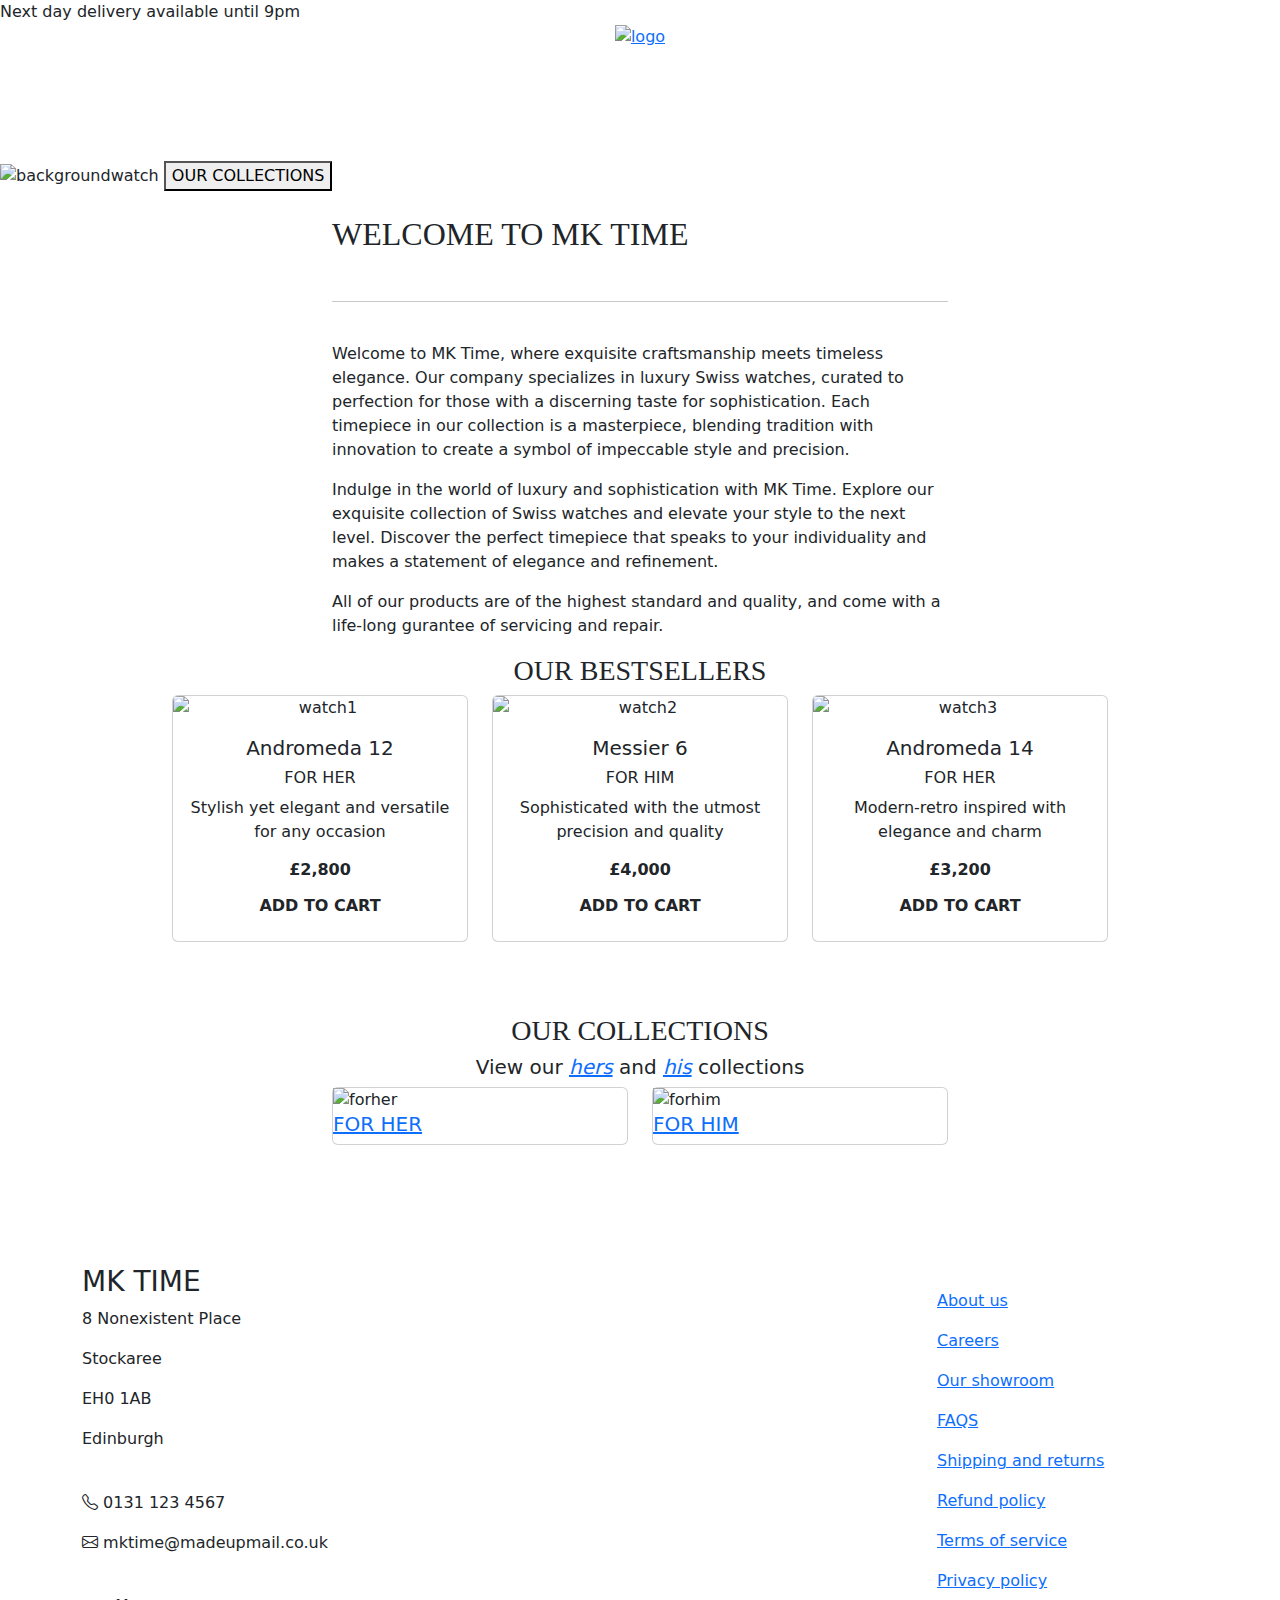
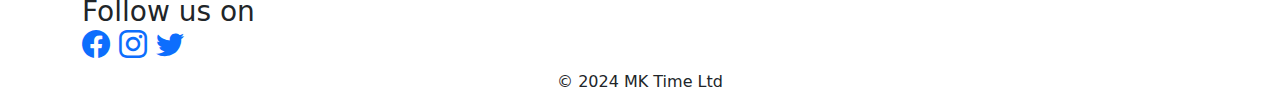
==== index.html @ 791a9870 "Update index.html" ====
<!DOCTYPE html>
<html lang="en">

<head>
  <meta charset="utf-8">
  <meta name="viewport" content="width=device-width, initial-scale=1">
  <title>MK Time | Luxury and designer Swiss watches</title>
  <link rel="icon" type="image/png" href="images/logothumbnail.png">
  <link href="https://cdn.jsdelivr.net/npm/bootstrap@5.3.3/dist/css/bootstrap.min.css" rel="stylesheet"
    integrity="sha384-QWTKZyjpPEjISv5WaRU9OFeRpok6YctnYmDr5pNlyT2bRjXh0JMhjY6hW+ALEwIH" crossorigin="anonymous">
  <link rel="stylesheet" href="https://cdn.jsdelivr.net/npm/bootstrap-icons@1.5.0/font/bootstrap-icons.css">
  <link rel="stylesheet" href="styles.css" />
  <link rel="preconnect" href="https://fonts.googleapis.com">
  <link rel="preconnect" href="https://fonts.gstatic.com" crossorigin>
  <link
    href="https://fonts.googleapis.com/css2?family=Raleway:ital,wght@0,100..900;1,100..900&family=Tajawal:wght@200;300;400;500;700;800;900&display=swap"
    rel="stylesheet">
  <link 
	href="https://fonts.googleapis.com/css2?family=Libre+Baskerville:ital,wght@0,400;0,700;1,400&display=swap" 
	rel="stylesheet">
  <script src="https://code.jquery.com/jquery-3.3.1.min.js"></script>
  <script src="scripts/app.js"></script>
  <script src="scripts/common.js"></script>
</head>
<!--From here to be replicated for all pages until... -->

<body onload="document.body.style.opacity='1'">
  <div id="promo">
    <div>Next day delivery available until 9pm</div>
    <div style="display:none;">Free shipping on orders over £1,500</div>
    <div style="display:none;">Pay nothing today with interest free finance</div>
    <div style="display:none;">Free gift with selected watches</div>
  </div>

  <header class="container-fluid">
    <div class="header">

      <center><a href="index.html"><img id="logo" src="images/logo.png" class="img-fluid" alt="logo"></a></center>



      <nav class="navbar sticky-top navbar-expand-lg navbar-dark" id="navsearchcart">
        <div class="container-fluid justify-content-end">
          <div class="collapse navbar-collapse flex-grow-0" id="collapsibleNavbar">
            <ul class="navbar-nav">
              <li class="nav-item dropdown dropstart">
                <a class="nav-link" href="#" role="button" data-bs-toggle="dropdown"><i class="bi-search"></i></a>
                <ul class="dropdown-menu" id="searchbar">
                  <form class="d-flex" role="search" id="searchbox">
                    <input class="form-control me-2" type="search" placeholder="Search" id="searchinput">
                  </form>
                </ul>
              </li>
              <li class="nav-item">
                <a class="nav-link" href="#"><i class="bi-bag" id="cart"></i></a>
              </li>
              <li class="nav-item">
                <a class="nav-link" href="youraccount.html"><i class="bi-person-circle" id="account"></i></a>
              </li>
            </ul>
          </div>
        </div>
      </nav>


      <nav class="navbar sticky-top navbar-expand-lg navbar-dark" id="navbarmain">
        <div class="container-fluid justify-content-center">
          <button class="navbar-toggler" type="button" data-bs-toggle="collapse" data-bs-target="#collapsibleNavbar">
            <span class="navbar-toggler-icon"></span>
          </button>
          <div class="collapse navbar-collapse flex-grow-0" id="collapsibleNavbar">
            <ul class="navbar-nav">
              <li class="nav-item dropdown" id="navbar2">
                <a class="nav-link dropdown-toggle" href="#" role="button" data-bs-toggle="dropdown">OUR COLLECTIONS</a>
                <ul class="dropdown-menu" id="collectiondropdown">
                  <li><a class="dropdown-item" href="productsforher.html">FOR HER</a></li>
                  <li><a class="dropdown-item" href="productsforhim.html">FOR HIM</a></li>
                </ul>
              </li>
              <li class="nav-item" id="navbar2">
                <a class="nav-link" href="#">ACCESSORIES</a>
              </li>
              <li class="nav-item" id="navbar2">
                <a class="nav-link" href="#">SERVICES AND REPAIR</a>
              </li>
              <li class="nav-item" id="navbar2">
                <a class="nav-link" href="contactus.html">CONTACT US</a>
              </li>
              <li class="nav-item" id="navbar2">
                <a class="nav-link" href="youraccount.html">YOUR ACCOUNT</a>
              </li>
              <li class="nav-item" id="navbar2">
                <a class="nav-link" href="register.html">REGISTER</a>
              </li>
            </ul>
          </div>
        </div>
      </nav>
    </div>
  </header>
  <!--...here and then...-->
  <div class="image-container">
    <picture>
      <source srcset="images/background1zoom.jpg" media="(max-width: 850px)">
      <img src="images/background1.jpg" class="img-fluid" alt="backgroundwatch">
    </picture>
    <a href="#jump"><button class="button">OUR COLLECTIONS</button></a>
  </div>

  <div class="container-fluid" id="welcome">
    <div class="row justify-content-center">
      <div class="col-sm-3"></div>
      <div class="col-sm-6">
        <br>
        <h2 style="font-family: libre-baskerville-regular">WELCOME TO MK TIME</h2>
        <br>
        <hr>
        <br>
        <p>Welcome to MK Time, where exquisite craftsmanship meets timeless elegance. Our company specializes
          in luxury Swiss watches, curated to perfection for those with a discerning taste for sophistication.
          Each timepiece in our collection is a masterpiece, blending tradition with innovation to create a symbol of
          impeccable style and precision.

        <p>Indulge in the world of luxury and sophistication with MK Time. Explore our exquisite collection of Swiss
          watches
          and elevate your style to the next level. Discover the perfect timepiece that speaks to your individuality and
          makes a statement of elegance and refinement.
        </p>
        <p>All of our products are of the highest standard and quality,
          and come with a life-long gurantee of servicing and repair.
        </p>
      </div>
      <div class="col-sm-3"></div>
    </div>
  </div>

  <div class="container-fluid" id="ourbestsellers">
    <center>
      <h3 style="font-family: libre-baskerville-regular">OUR BESTSELLERS</h3>
    </center>
    <div class="row justify-content-center">
      <div class="col-xs-6 col-sm-6 col-md-4 col-lg-3">
        <div class="card text-center">
          <img src="images/watch1.png" alt="watch1" class="card-img-top">
          <div class="card-body">
            <h5 class="card-title">Andromeda 12</h5>
            <h6>FOR HER</h6>
            <p class="card-text">Stylish yet elegant and versatile for any occasion</p>
            <h6><b>&pound;2,800</b></h6>
            <a href="#" class="btn"><b>ADD TO CART</b></a>
          </div>
        </div>
      </div>
      <div class="col-xs-6 col-sm-6 col-md-4 col-lg-3">
        <div class="card text-center">
          <img src="images/watch2.png" alt="watch2" class="card-img-top">
          <div class="card-body">
            <h5 class="card-title">Messier 6</h5>
            <h6 id="jump">FOR HIM</h6>
            <p class="card-text">Sophisticated with the utmost precision and quality</p>
            <h6><b>&pound;4,000</b></h6>
            <a href="#" class="btn"><b>ADD TO CART</b></a>
          </div>
        </div>
      </div>
      <div class="col-xs-6 col-sm-6 col-md-4 col-lg-3">
        <div class="card text-center">
          <img src="images/watch3.png" alt="watch3" class="card-img-top">
          <div class="card-body">
            <h5 class="card-title">Andromeda 14</h5>
            <h6>FOR HER</h6>
            <p class="card-text">Modern-retro inspired with elegance and charm</p>
            <h6><b>&pound;3,200</b></h6>
            <a href="#" class="btn" id="btn"><b>ADD TO CART</b></a>
          </div>
        </div>
      </div>
    </div>
    <br><br><br>
  </div>

  <div class="container-fluid" id="ourcollections">
    <center>
      <h3 style="font-family: libre-baskerville-regular">OUR COLLECTIONS</h3>
      <h5>View our <a id="productshomepagelink" href="productsforher.html"><i>hers</i></a> and <a
          id="productshomepagelink" href="productsforhim.html"><i>his</i></a> collections</h5>
    </center>
    <div class="row justify-content-center">
      <div class="col-xs-6 col-sm-6 col-md-4 col-lg-3">
        <div class="card">
          <img src="images/forher.jpg" alt="forher" id="ourcollectionsimages">
          <div class="content">
            <h5><a id="ourcollectionslinks" href="productsforher.html">FOR HER</a></h5>
          </div>
        </div>
      </div>
      <div class="col-xs-6 col-sm-6 col-md-4 col-lg-3">
        <div class="card">
          <img src="images/forhim.jpg" alt="forhim" id="ourcollectionsimages">
          <div class="content">
            <h5><a id="ourcollectionslinks" href="productsforhim.html">FOR HIM</a></h5>
          </div>
        </div>
      </div>
    </div>
    <br><br><br><br>
  </div>
  <!--...from here...-->
  <footer>
    <div class="footer" id="footer">
      <div class="container">
        <div class="row">
          <div class="col-sm-9">
            <br>
            <h3>MK TIME</h3>
            <p>8 Nonexistent Place</p>
            <p>Stockaree</p>
            <p>EH0 1AB</p>
            <p>Edinburgh</p>
            <br>
            <p><i class="bi-telephone"></i> 0131 123 4567</p>
            <p><i class="bi-envelope"></i> mktime@madeupmail.co.uk</p>
            <br>
            <h3>Follow us on
              <br>
              <a href="#"><i class="bi-facebook"></i></a>
              <a href="#"><i class="bi-instagram"></i></a>
              <a href="#"><i class="bi-twitter"></i></a>
            </h3>
          </div>
          <div class="col-sm-3">
            <br><br>
            <p><a id="footerlinks" href="#">About us</a></p>
            <p><a id="footerlinks" href="#">Careers</a></p>
            <p><a id="footerlinks" href="#">Our showroom</a></p>
            <p><a id="footerlinks" href="#">FAQS</a></p>
            <p><a id="footerlinks" href="#">Shipping and returns</a></p>
            <p><a id="footerlinks" href="#">Refund policy</a></p>
            <p><a id="footerlinks" href="#">Terms of service</a></p>
            <p><a id="footerlinks" href="#">Privacy policy</a></p>
          </div>
        </div>
      </div>
    </div>
  </footer>

  <div id="copyright">
    <div>
      <center>
        <p>&copy; 2024 MK Time Ltd</p>
      </center>
    </div>
  </div>

  <script src="https://cdn.jsdelivr.net/npm/bootstrap@5.2.3/dist/js/bootstrap.bundle.min.js"
    integrity="sha384-kenU1KFdBIe4zVF0s0G1M5b4hcpxyD9F7jL+jjXkk+Q2h455rYXK/7HAuoJl+0I4"
    crossorigin="anonymous"></script>
  <script src="https://cdn.jsdelivr.net/npm/@popperjs/core@2.11.6/dist/umd/popper.min.js"
    integrity="sha384-oBqDVmMz9ATKxIep9tiCxS/Z9fNfEXiDAYTujMAeBAsjFuCZSmKbSSUnQlmh/jp3"
    crossorigin="anonymous"></script>
  <!--...until here.-->
</body>

</html>
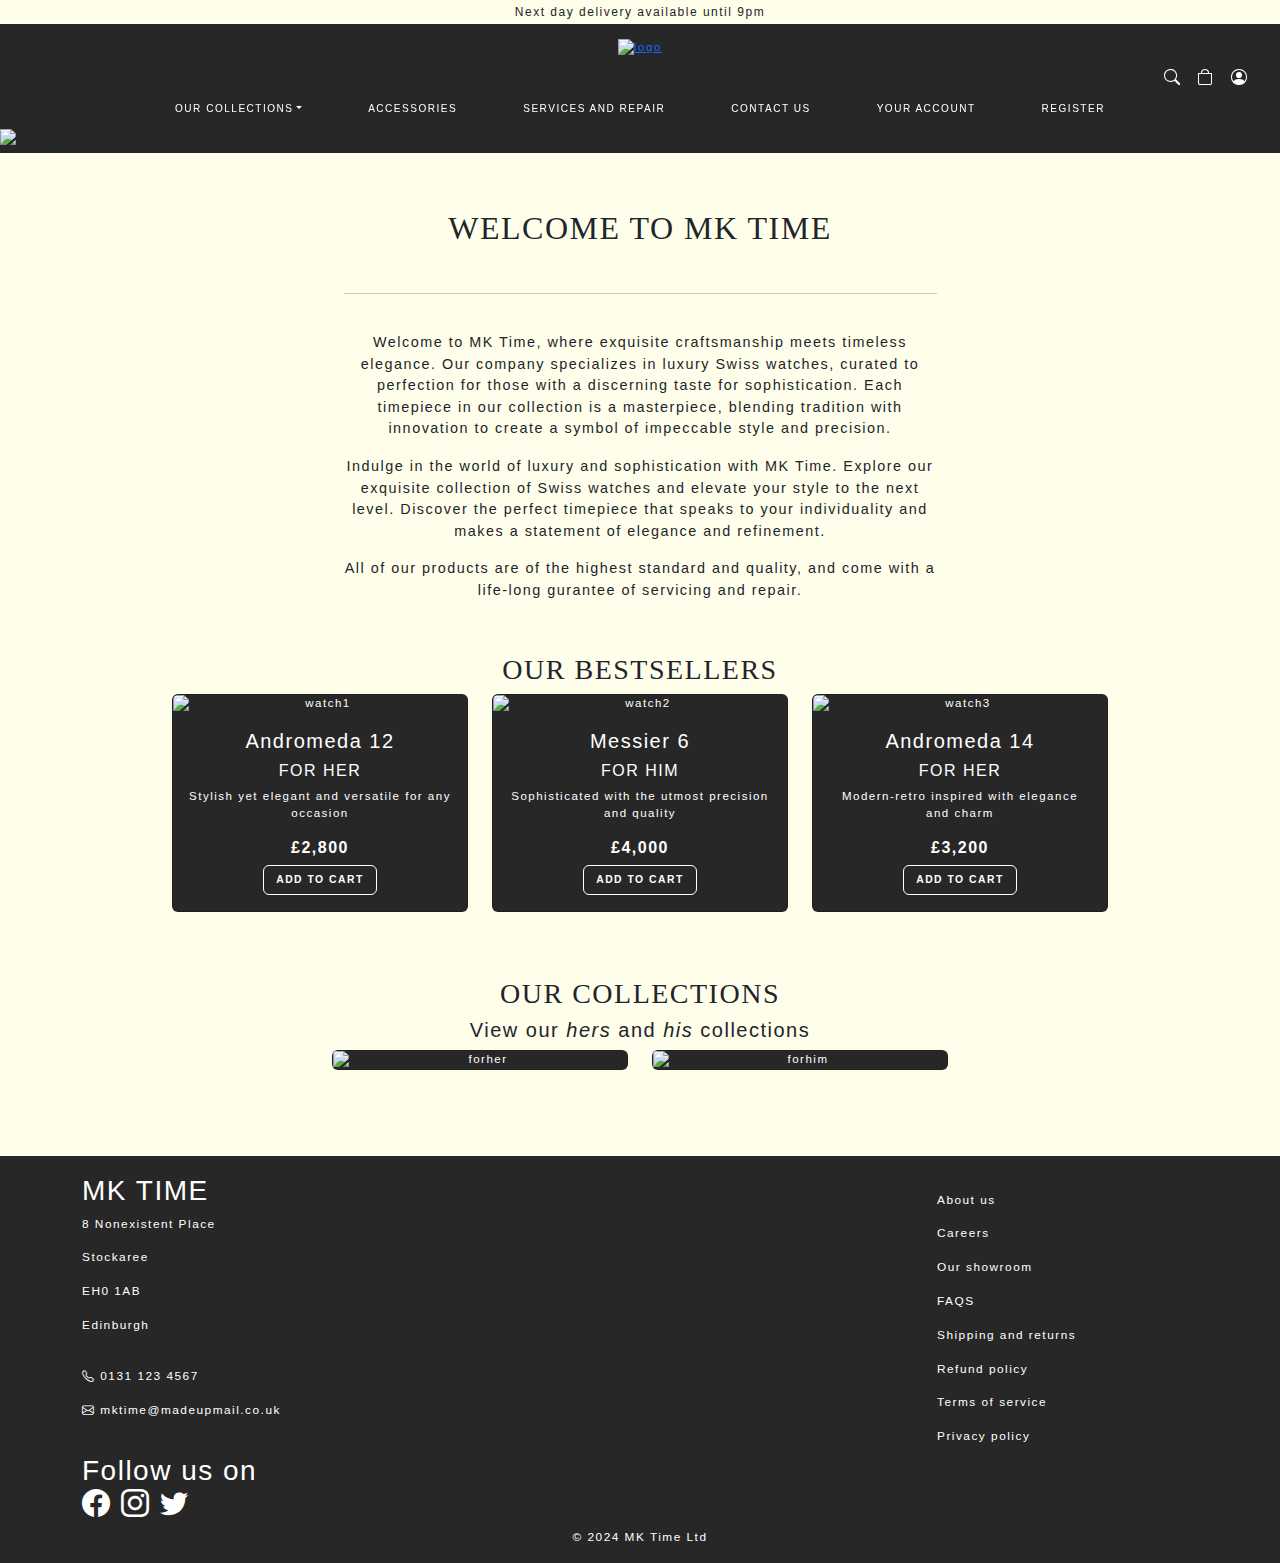
==== commit 9cd9d891: "Update index.html" ====
--- a/index.html
+++ b/index.html
@@ -9,18 +9,14 @@
   <link href="https://cdn.jsdelivr.net/npm/bootstrap@5.3.3/dist/css/bootstrap.min.css" rel="stylesheet"
     integrity="sha384-QWTKZyjpPEjISv5WaRU9OFeRpok6YctnYmDr5pNlyT2bRjXh0JMhjY6hW+ALEwIH" crossorigin="anonymous">
   <link rel="stylesheet" href="https://cdn.jsdelivr.net/npm/bootstrap-icons@1.5.0/font/bootstrap-icons.css">
-  <link rel="stylesheet" href="styles.css" />
-  <link rel="preconnect" href="https://fonts.googleapis.com">
-  <link rel="preconnect" href="https://fonts.gstatic.com" crossorigin>
-  <link
-    href="https://fonts.googleapis.com/css2?family=Raleway:ital,wght@0,100..900;1,100..900&family=Tajawal:wght@200;300;400;500;700;800;900&display=swap"
-    rel="stylesheet">
-  <link 
-	href="https://fonts.googleapis.com/css2?family=Libre+Baskerville:ital,wght@0,400;0,700;1,400&display=swap" 
-	rel="stylesheet">
+  <link rel="stylesheet" href="styles.css">
   <script src="https://code.jquery.com/jquery-3.3.1.min.js"></script>
   <script src="scripts/app.js"></script>
   <script src="scripts/common.js"></script>
+  <link rel="preconnect" href="https://fonts.googleapis.com">
+  <link rel="preconnect" href="https://fonts.gstatic.com" crossorigin>
+  <link href="https://fonts.googleapis.com/css2?family=Libre+Baskerville:ital,wght@0,400;0,700;1,400&family=Tajawal:wght@200;300;400;500;700;800;900&display=swap" rel="stylesheet">
+  
 </head>
 <!--From here to be replicated for all pages until... -->
 
@@ -140,7 +136,7 @@
     </center>
     <div class="row justify-content-center">
       <div class="col-xs-6 col-sm-6 col-md-4 col-lg-3">
-        <div class="card text-center">
+        <div class="card text-center mb-md-0 mb-2">
           <img src="images/watch1.png" alt="watch1" class="card-img-top">
           <div class="card-body">
             <h5 class="card-title">Andromeda 12</h5>
@@ -152,7 +148,7 @@
         </div>
       </div>
       <div class="col-xs-6 col-sm-6 col-md-4 col-lg-3">
-        <div class="card text-center">
+        <div class="card text-center mb-md-0 mb-2">
           <img src="images/watch2.png" alt="watch2" class="card-img-top">
           <div class="card-body">
             <h5 class="card-title">Messier 6</h5>
@@ -164,7 +160,7 @@
         </div>
       </div>
       <div class="col-xs-6 col-sm-6 col-md-4 col-lg-3">
-        <div class="card text-center">
+        <div class="card text-center mb-md-0 mb-2">
           <img src="images/watch3.png" alt="watch3" class="card-img-top">
           <div class="card-body">
             <h5 class="card-title">Andromeda 14</h5>
@@ -187,7 +183,7 @@
     </center>
     <div class="row justify-content-center">
       <div class="col-xs-6 col-sm-6 col-md-4 col-lg-3">
-        <div class="card">
+        <div class="card mb-md-0 mb-2">
           <img src="images/forher.jpg" alt="forher" id="ourcollectionsimages">
           <div class="content">
             <h5><a id="ourcollectionslinks" href="productsforher.html">FOR HER</a></h5>
@@ -195,7 +191,7 @@
         </div>
       </div>
       <div class="col-xs-6 col-sm-6 col-md-4 col-lg-3">
-        <div class="card">
+        <div class="card mb-md-0 mb-2">
           <img src="images/forhim.jpg" alt="forhim" id="ourcollectionsimages">
           <div class="content">
             <h5><a id="ourcollectionslinks" href="productsforhim.html">FOR HIM</a></h5>
--- a/styles.css
+++ b/styles.css
@@ -0,0 +1,302 @@
+body {
+	font-family: 'Raleway', sans-serif;
+	background-color: #272727;
+	opacity: 0;
+	transition: opacity 1s;
+}
+
+#promo {
+	background-color: #FFFEEB;
+	padding: 0;
+	letter-spacing: 1.5px;
+	font-size: 0.75em;
+	text-align: center;
+	padding: 3px;
+}
+
+#navsearchcart {
+	padding: 0;
+}
+
+#searchinput {
+	border: none;
+	font-size: 0.95em;
+	letter-spacing: 1.5px;
+}
+
+#searchinput:focus,
+#searchbox:focus {
+	outline: none !important;
+}
+
+#navbarmain {
+	padding-top: 0;
+	margin-top: 0;
+}
+
+.dropdown-menu {
+	border: 0;
+}
+
+.bi-search,
+.bi-bag,
+.bi-person-circle {
+	font-size: 1.6em;
+}
+
+#navsearchcart {
+	color: #ffffff;
+	text-decoration: none;
+}
+
+
+.bi-facebook,
+.bi-instagram,
+.bi-twitter {
+	color: #ffffff;
+}
+
+
+
+header,
+footer,
+#copyright {
+	color: #ffffff;
+	font-size: 0.74em;
+	letter-spacing: 1.5px;
+	background-color: #272727;
+}
+
+header {
+	position: sticky;
+	top: 0;
+	z-index: 1;
+}
+
+#footerlinks {
+	text-decoration: none;
+	color: #ffffff;
+}
+
+#footerlinks:hover {
+	text-decoration: underline;
+}
+
+.nav-link,
+.dropdown-menu {
+	color: #ffffff;
+	font-size: 0.85em;
+	letter-spacing: 1.5px;
+	background: transparent;
+}
+
+.nav-item:after {
+	display: block;
+	content: '';
+	border-bottom: solid 1px white;
+	transform: scaleX(0);
+	transition: transform 250ms ease-in-out;
+	margin-top: -5px;
+}
+
+.nav-item:hover:after {
+	transform: scaleX(1);
+}
+
+#collectiondropdown {
+	background-color: #272727;
+}
+
+.dropdown-item {
+	color: #ffffff;
+}
+
+#navbar2 {
+	padding-left: 25px;
+	padding-right: 25px;
+}
+
+#logo {
+	margin-top: 15px;
+	width: 200px;
+	height: 90px;
+}
+
+@media (max-width: 1200px) {
+	.top-left {
+		display: none;
+	}
+
+	.top-right {
+		display: none;
+	}
+
+	.bottom-right {
+		display: none;
+	}
+
+	.bottom-right2 {
+		display: none;
+	}
+
+	.button {
+		display: none;
+	}
+
+}
+
+.top-left {
+	position: absolute;
+	top: 230px;
+	left: 55px;
+	color: #ffffff;
+	font-size: 0.9em;
+}
+
+.top-right {
+	position: absolute;
+	top: 230px;
+	right: 55px;
+	text-align: right;
+	font-size: 0.9em;
+}
+
+.bottom-right {
+	position: absolute;
+	top: 280px;
+	right: 55px;
+	text-align: right;
+	color: #ffffff;
+	font-size: 0.9em;
+}
+
+.bottom-right2 {
+	position: absolute;
+	top: 320px;
+	right: 55px;
+	text-align: right;
+	color: #ffffff;
+	font-size: 0.9em;
+}
+
+.button {
+	position: absolute;
+	top: 88%;
+	left: 50%;
+	transform: translate(-50%, -50%);
+	color: #272727;
+	background: rgba(255, 255, 255, .65);
+	text-align: center;
+	font-size: 0.9em;
+	border: none;
+	font-family: "Libre Baskerville", serif;
+	letter-spacing: 1.5px;
+	font-size: 0.9em;
+	padding: 10px;
+}
+
+.button:hover {
+	color: #ffffff;
+	background-color: rgba(39, 39, 39, .65);
+}
+
+#welcome,
+#contactus {
+	padding: 35px;
+	text-align: center;
+	letter-spacing: 1.5px;
+	font-size: 0.9em;
+	background-color: #FFFEEB;
+}
+
+#ourbestsellers,
+#ourcollections,
+#ourladiescollection,
+#ourmenscollection {
+	text-align: center;
+	letter-spacing: 1.5px;
+	font-size: 0.9em;
+	background-color: #FFFEEB;
+}
+
+#productshomepagelink {
+	color: inherit;
+	text-decoration: none;
+}
+
+#productshomepagelink:hover {
+	text-decoration: underline;
+}
+
+.card {
+	background-color: #272727;
+	color: #ffffff;
+	font-size: 0.8em;
+	letter-spacing: 1.5px;
+}
+
+
+.btn {
+	border: 1px solid white;
+	color: #FFFFFF;
+	font-size: 0.9em;
+	box-shadow: inset 0 0 0 0 #ffffff;
+	transition: ease-in-out 0.4s;
+}
+
+.btn:hover {
+	background-color: #ffffff;
+	color: #272727;
+}
+
+.content {
+	width: 100%;
+	height: 100%;
+	top: 0;
+	left: 0;
+	position: absolute;
+	background: rgba(0, 0, 0, 0.6);
+	display: flex;
+	justify-content: center;
+	align-items: center;
+	flex-direction: column;
+	opacity: 0;
+	transition: 1.8s;
+}
+
+.content:hover {
+	opacity: 1;
+}
+
+#ourcollectionslinks {
+	text-decoration: none;
+	color: inherit;
+}
+
+#ourcollectionslinks:after {
+	display: block;
+	content: '';
+	border-bottom: solid 1px white;
+	transform: scaleX(0);
+	transition: transform 250ms ease-in-out;
+
+}
+
+#ourcollectionslinks:hover:after {
+	transform: scaleX(1);
+}
+
+#youraccount,
+#register {
+	padding: 35px;
+	letter-spacing: 1.5px;
+	font-size: 0.9em;
+	background-color: #FFFEEB;
+
+}
+
+.form-control,
+.form-select {
+	border: 1px solid black;
+	border-radius: 4px;
+}
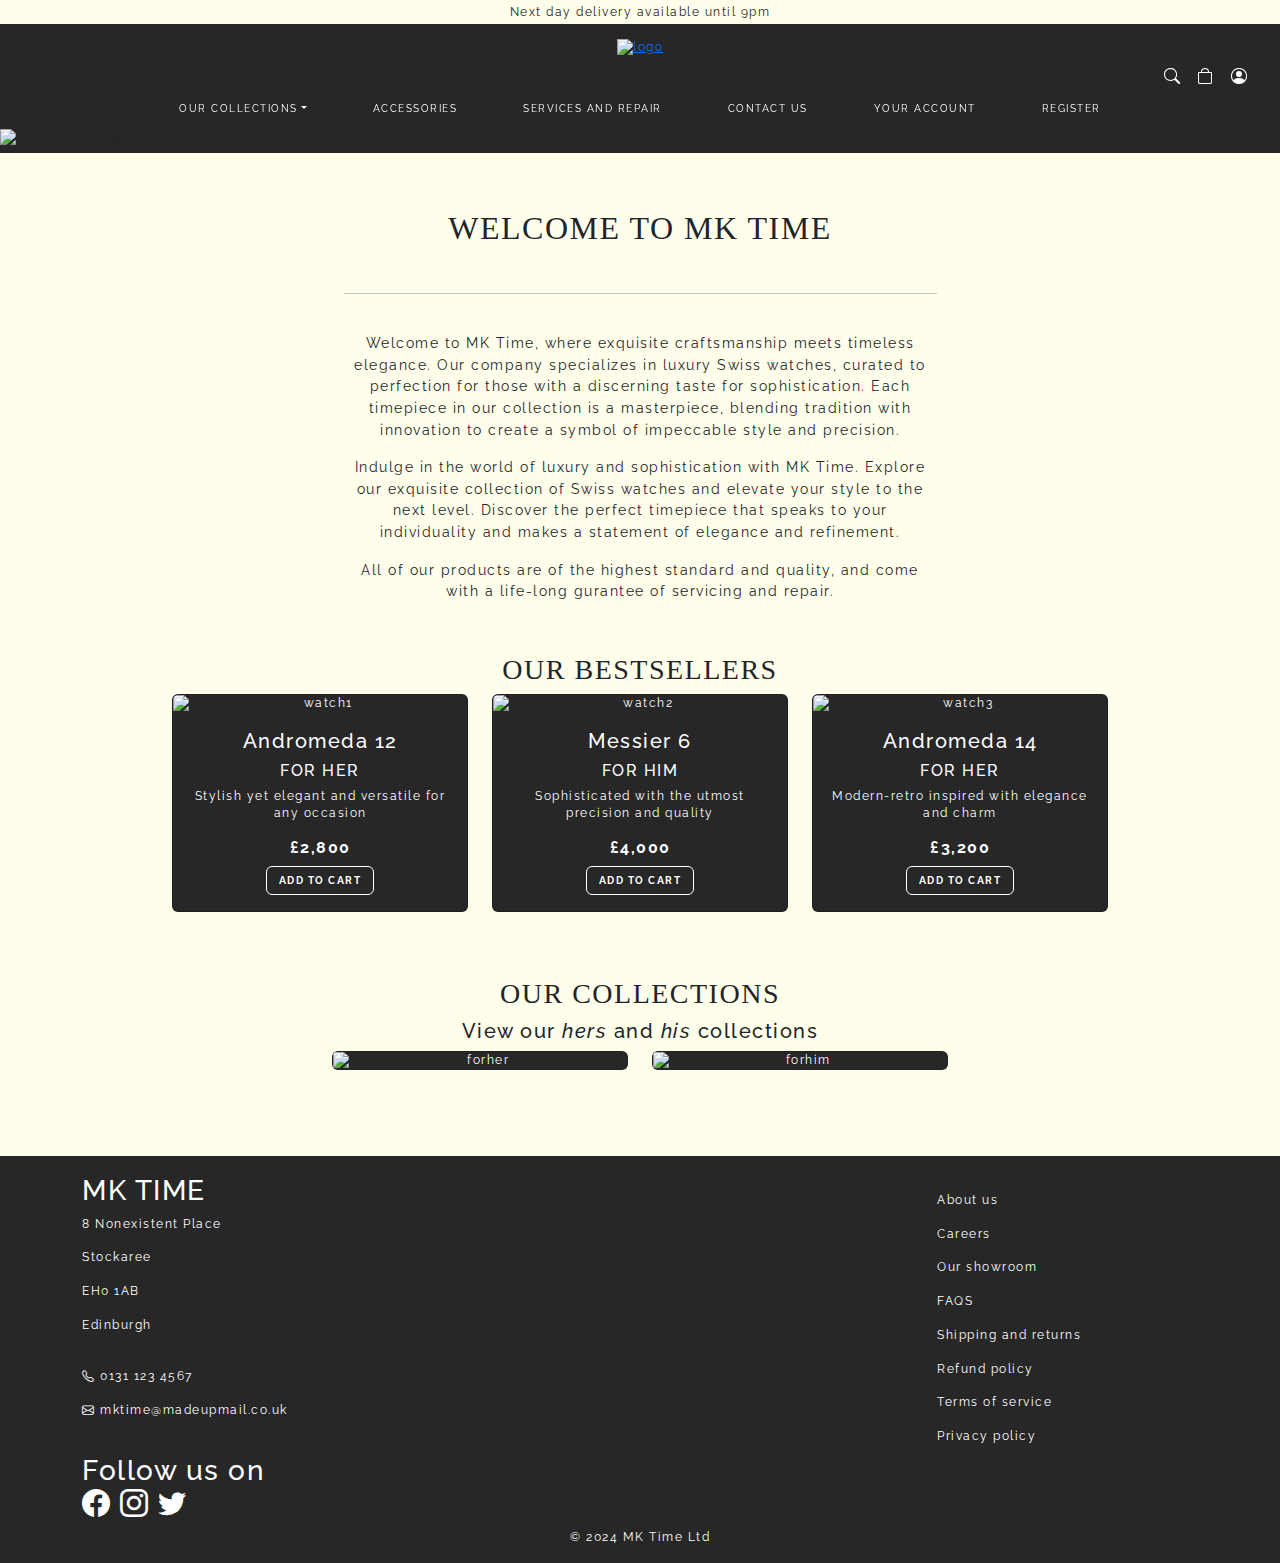
==== commit 6bf2fc1c: "Update index.html" ====
--- a/index.html
+++ b/index.html
@@ -14,8 +14,8 @@
   <script src="scripts/app.js"></script>
   <script src="scripts/common.js"></script>
   <link rel="preconnect" href="https://fonts.googleapis.com">
-  <link rel="preconnect" href="https://fonts.gstatic.com" crossorigin>
-  <link href="https://fonts.googleapis.com/css2?family=Libre+Baskerville:ital,wght@0,400;0,700;1,400&family=Tajawal:wght@200;300;400;500;700;800;900&display=swap" rel="stylesheet">
+<link rel="preconnect" href="https://fonts.gstatic.com" crossorigin>
+<link href="https://fonts.googleapis.com/css2?family=Libre+Baskerville:ital,wght@0,400;0,700;1,400&family=Raleway:ital,wght@0,100..900;1,100..900&family=Tajawal:wght@200;300;400;500;700;800;900&display=swap" rel="stylesheet">
   
 </head>
 <!--From here to be replicated for all pages until... -->
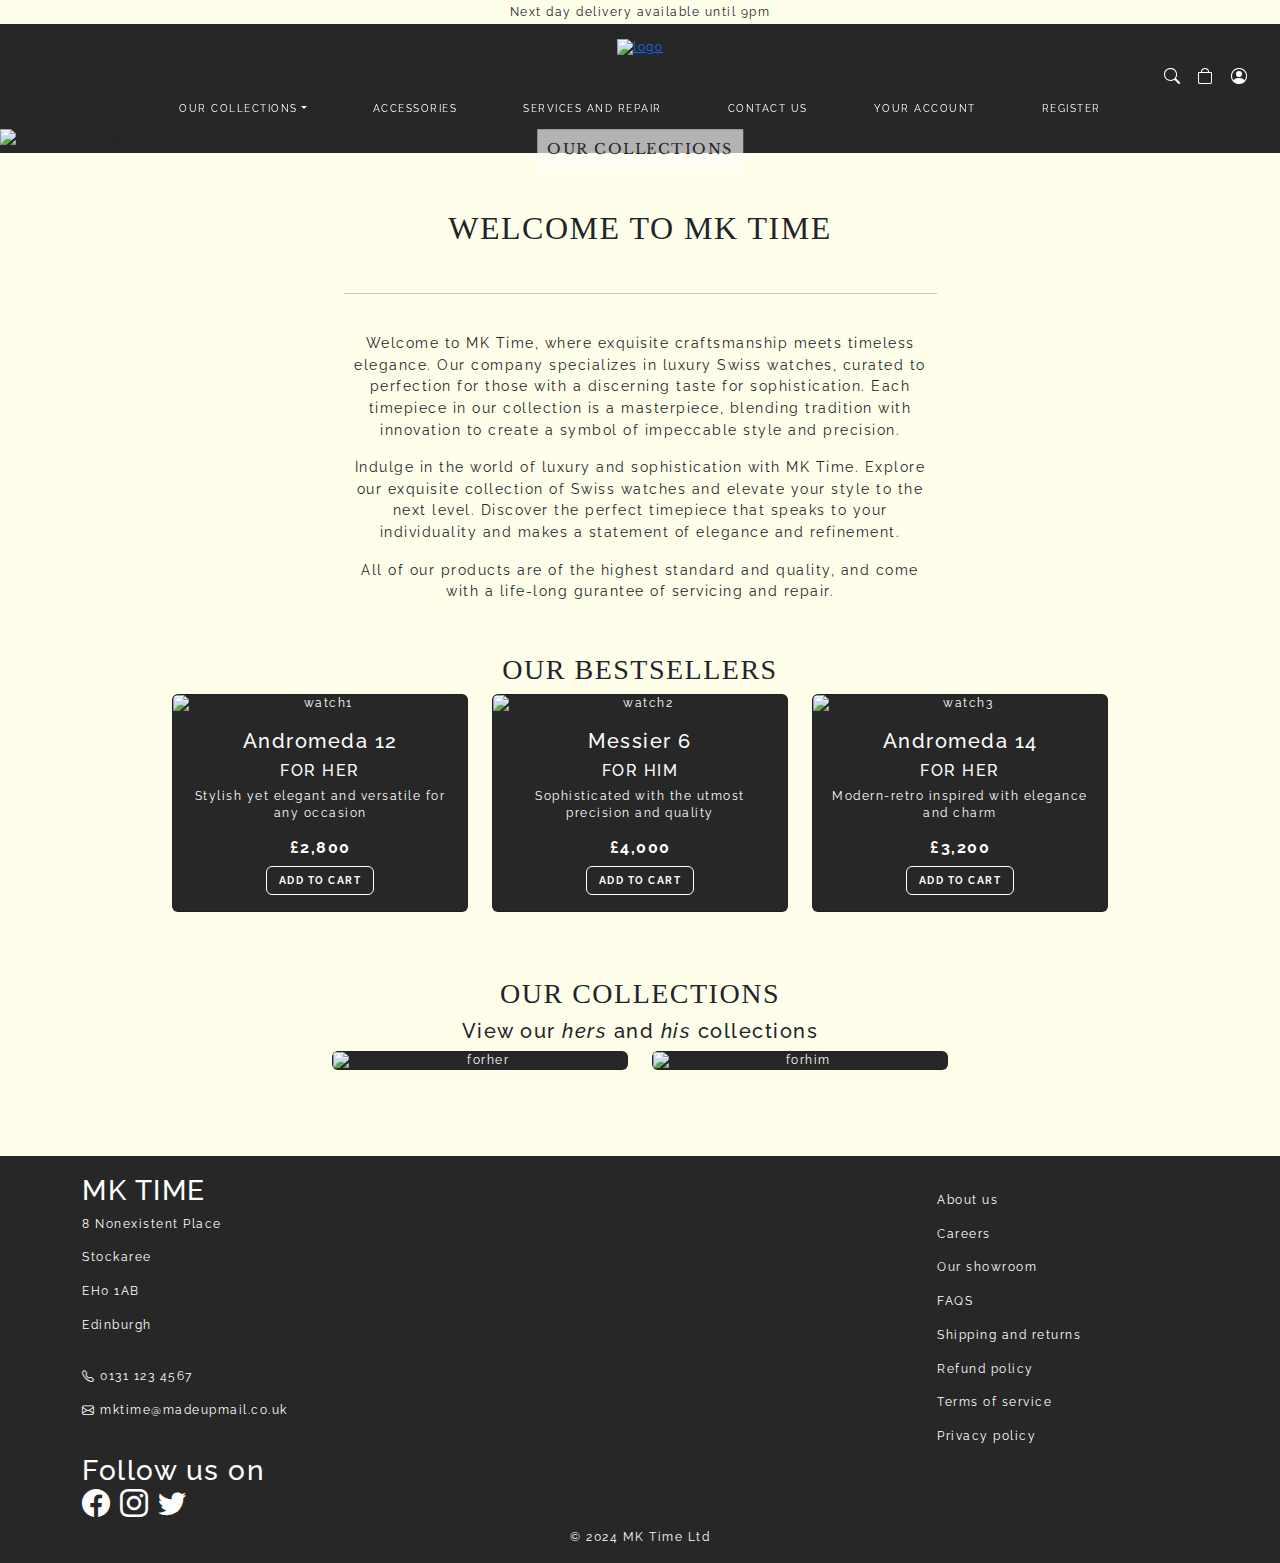
==== commit 2a932c11: "Update index.html" ====
--- a/index.html
+++ b/index.html
@@ -95,7 +95,7 @@
     </div>
   </header>
   <!--...here and then...-->
-  <div class="image-container">
+  <div class="image-container" style="position: relative">
     <picture>
       <source srcset="images/background1zoom.jpg" media="(max-width: 850px)">
       <img src="images/background1.jpg" class="img-fluid" alt="backgroundwatch">
@@ -108,7 +108,7 @@
       <div class="col-sm-3"></div>
       <div class="col-sm-6">
         <br>
-        <h2 style="font-family: libre-baskerville-regular">WELCOME TO MK TIME</h2>
+        <h2 style="font-family: libre-baskerville">WELCOME TO MK TIME</h2>
         <br>
         <hr>
         <br>
--- a/styles.css
+++ b/styles.css
@@ -1,3 +1,5 @@
+@important url('https://fonts.googleapis.com/css2?family=Libre+Baskerville:ital,wght@0,400;0,700;1,400&family=Tajawal:wght@200;300;400;500;700;800;900&display=swap');
+
 body {
 	font-family: 'Raleway', sans-serif;
 	background-color: #272727;
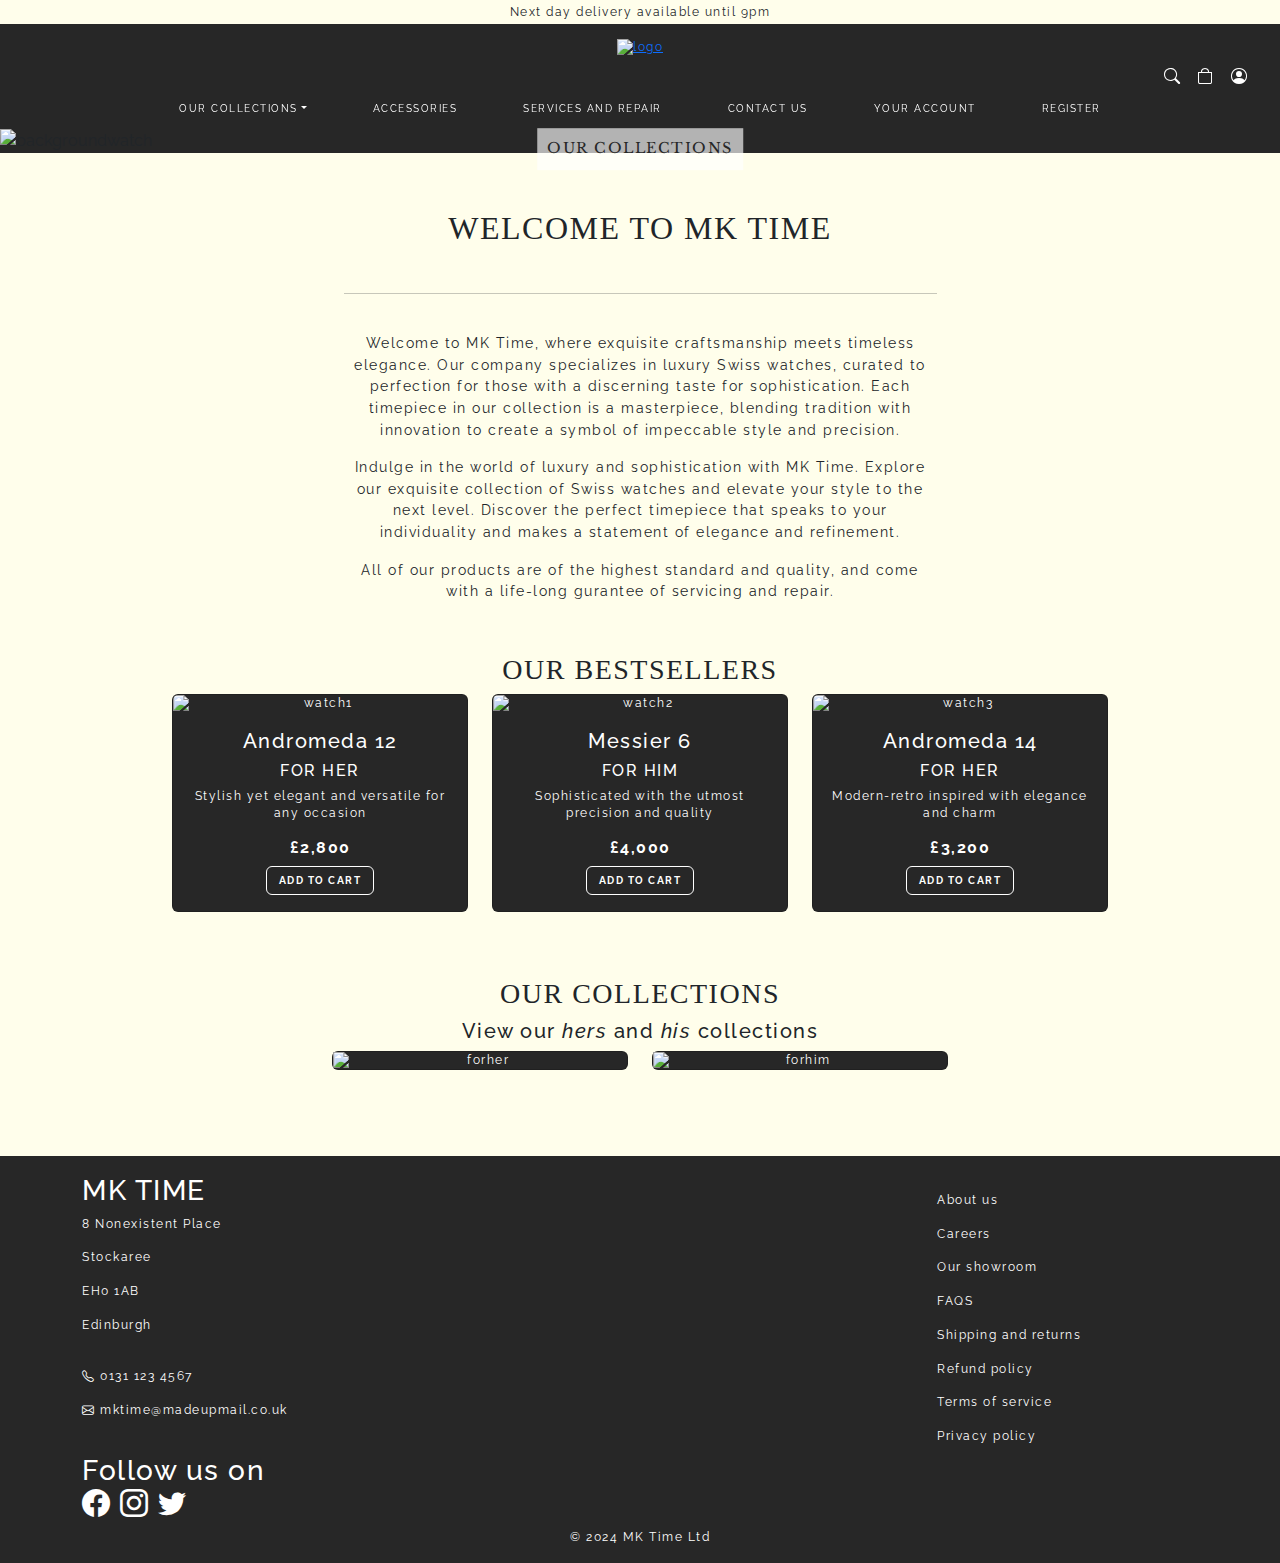
==== commit 63f24581: "Add files via upload" ====
--- a/index.html
+++ b/index.html
@@ -14,12 +14,10 @@
   <script src="scripts/app.js"></script>
   <script src="scripts/common.js"></script>
   <link rel="preconnect" href="https://fonts.googleapis.com">
-<link rel="preconnect" href="https://fonts.gstatic.com" crossorigin>
-<link href="https://fonts.googleapis.com/css2?family=Libre+Baskerville:ital,wght@0,400;0,700;1,400&family=Raleway:ital,wght@0,100..900;1,100..900&family=Tajawal:wght@200;300;400;500;700;800;900&display=swap" rel="stylesheet">
-  
+  <link rel="preconnect" href="https://fonts.gstatic.com" crossorigin>
+  <link href="https://fonts.googleapis.com/css2?family=Libre+Baskerville:ital,wght@0,400;0,700;1,400&family=Raleway:ital,wght@0,100..900;1,100..900&family=Tajawal:wght@200;300;400;500;700;800;900&display=swap" rel="stylesheet">
 </head>
 <!--From here to be replicated for all pages until... -->
-
 <body onload="document.body.style.opacity='1'">
   <div id="promo">
     <div>Next day delivery available until 9pm</div>
@@ -30,11 +28,7 @@
 
   <header class="container-fluid">
     <div class="header">
-
       <center><a href="index.html"><img id="logo" src="images/logo.png" class="img-fluid" alt="logo"></a></center>
-
-
-
       <nav class="navbar sticky-top navbar-expand-lg navbar-dark" id="navsearchcart">
         <div class="container-fluid justify-content-end">
           <div class="collapse navbar-collapse flex-grow-0" id="collapsibleNavbar">
@@ -57,7 +51,6 @@
           </div>
         </div>
       </nav>
-
 
       <nav class="navbar sticky-top navbar-expand-lg navbar-dark" id="navbarmain">
         <div class="container-fluid justify-content-center">
@@ -95,7 +88,7 @@
     </div>
   </header>
   <!--...here and then...-->
-  <div class="image-container" style="position: relative">
+  <div class="image-container" style="position:relative">
     <picture>
       <source srcset="images/background1zoom.jpg" media="(max-width: 850px)">
       <img src="images/background1.jpg" class="img-fluid" alt="backgroundwatch">
@@ -108,7 +101,7 @@
       <div class="col-sm-3"></div>
       <div class="col-sm-6">
         <br>
-        <h2 style="font-family: libre-baskerville">WELCOME TO MK TIME</h2>
+        <h2 style="font-family: libre-baskerville-regular">WELCOME TO MK TIME</h2>
         <br>
         <hr>
         <br>
@@ -256,5 +249,4 @@
     crossorigin="anonymous"></script>
   <!--...until here.-->
 </body>
-
-</html>
+</html>--- a/styles.css
+++ b/styles.css
@@ -1,5 +1,3 @@
-@important url('https://fonts.googleapis.com/css2?family=Libre+Baskerville:ital,wght@0,400;0,700;1,400&family=Tajawal:wght@200;300;400;500;700;800;900&display=swap');
-
 body {
 	font-family: 'Raleway', sans-serif;
 	background-color: #272727;
@@ -183,7 +181,7 @@
 
 .button {
 	position: absolute;
-	top: 88%;
+	top: 85%;
 	left: 50%;
 	transform: translate(-50%, -50%);
 	color: #272727;
@@ -236,7 +234,6 @@
 	font-size: 0.8em;
 	letter-spacing: 1.5px;
 }
-
 
 .btn {
 	border: 1px solid white;
@@ -301,4 +298,4 @@
 .form-select {
 	border: 1px solid black;
 	border-radius: 4px;
-}
+}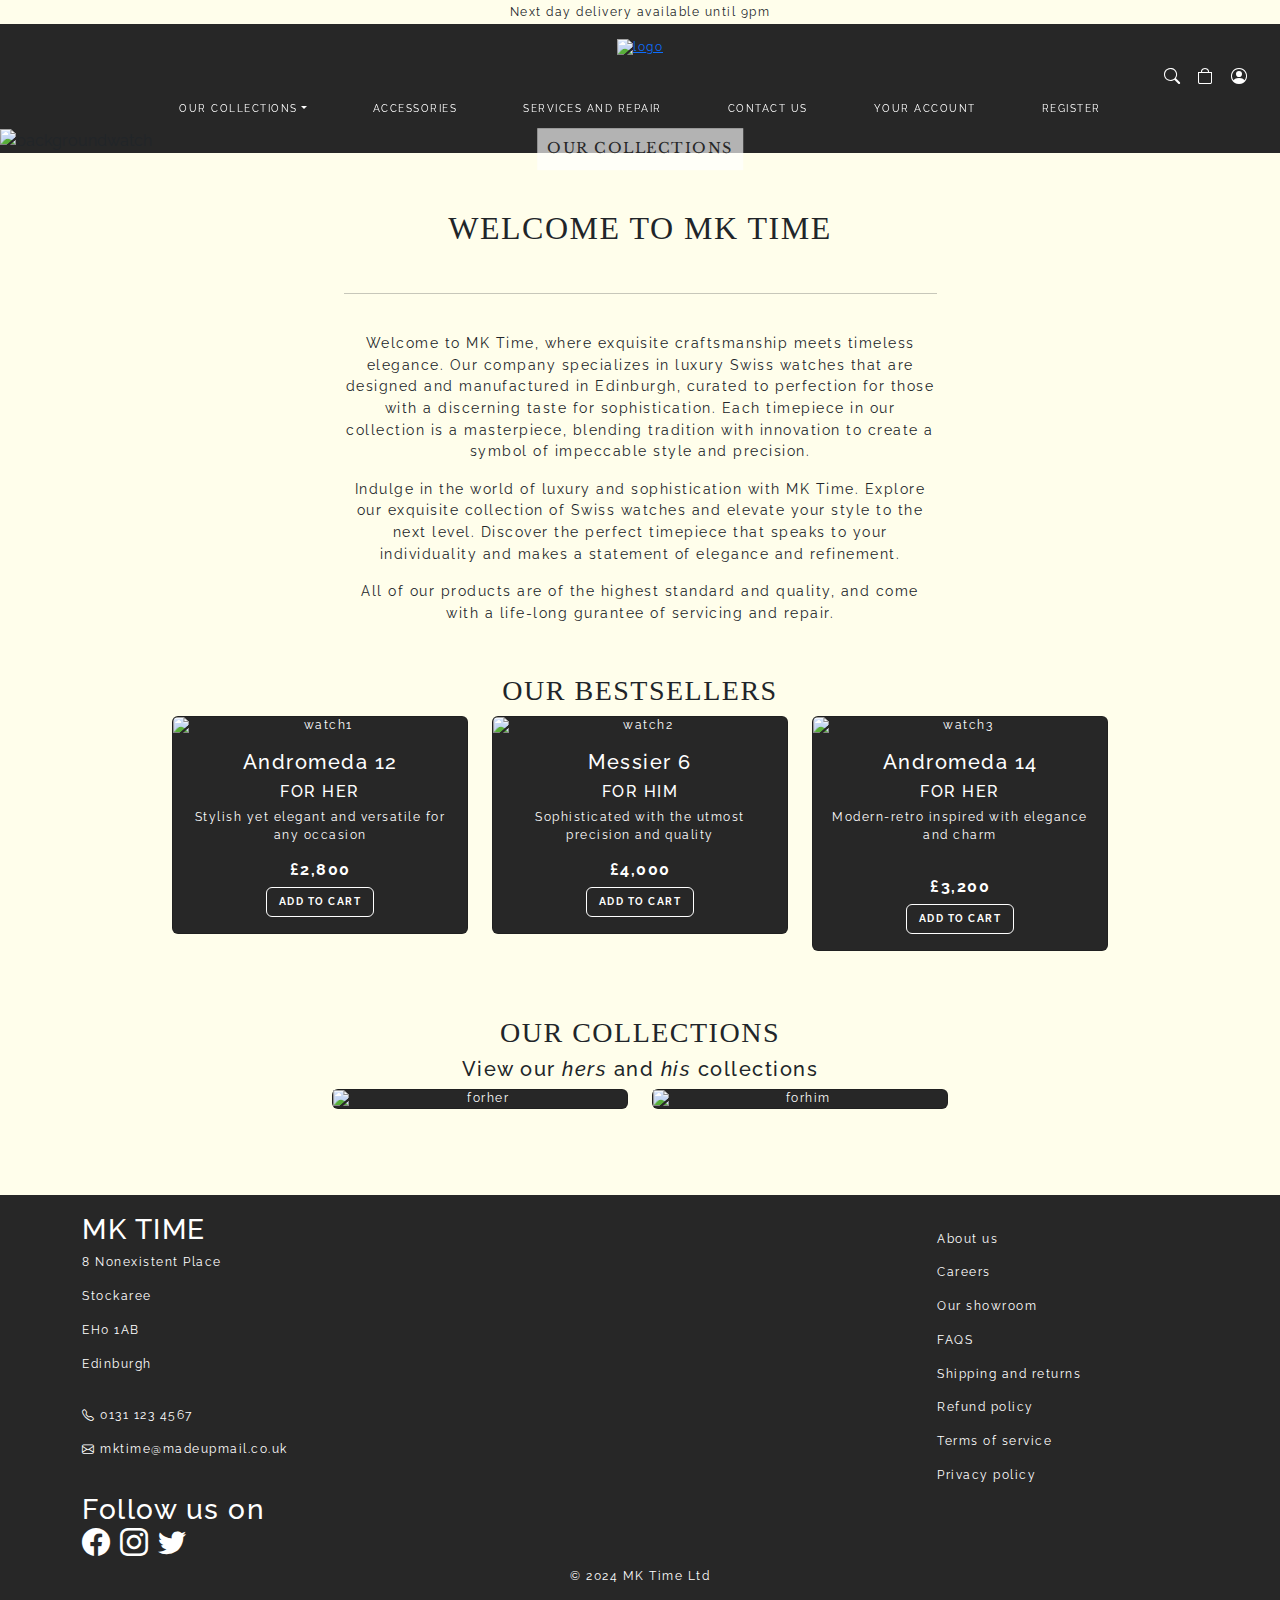
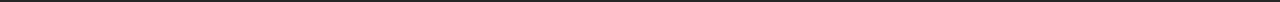
==== commit 8a10cde8: "Update index.html" ====
--- a/index.html
+++ b/index.html
@@ -106,7 +106,7 @@
         <hr>
         <br>
         <p>Welcome to MK Time, where exquisite craftsmanship meets timeless elegance. Our company specializes
-          in luxury Swiss watches, curated to perfection for those with a discerning taste for sophistication.
+          in luxury Swiss watches that are designed and manufactured in Edinburgh, curated to perfection for those with a discerning taste for sophistication.
           Each timepiece in our collection is a masterpiece, blending tradition with innovation to create a symbol of
           impeccable style and precision.
 
@@ -158,7 +158,7 @@
           <div class="card-body">
             <h5 class="card-title">Andromeda 14</h5>
             <h6>FOR HER</h6>
-            <p class="card-text">Modern-retro inspired with elegance and charm</p>
+            <p class="card-text">Modern-retro inspired with elegance and charm</p><br>
             <h6><b>&pound;3,200</b></h6>
             <a href="#" class="btn" id="btn"><b>ADD TO CART</b></a>
           </div>
@@ -249,4 +249,4 @@
     crossorigin="anonymous"></script>
   <!--...until here.-->
 </body>
-</html>+</html>
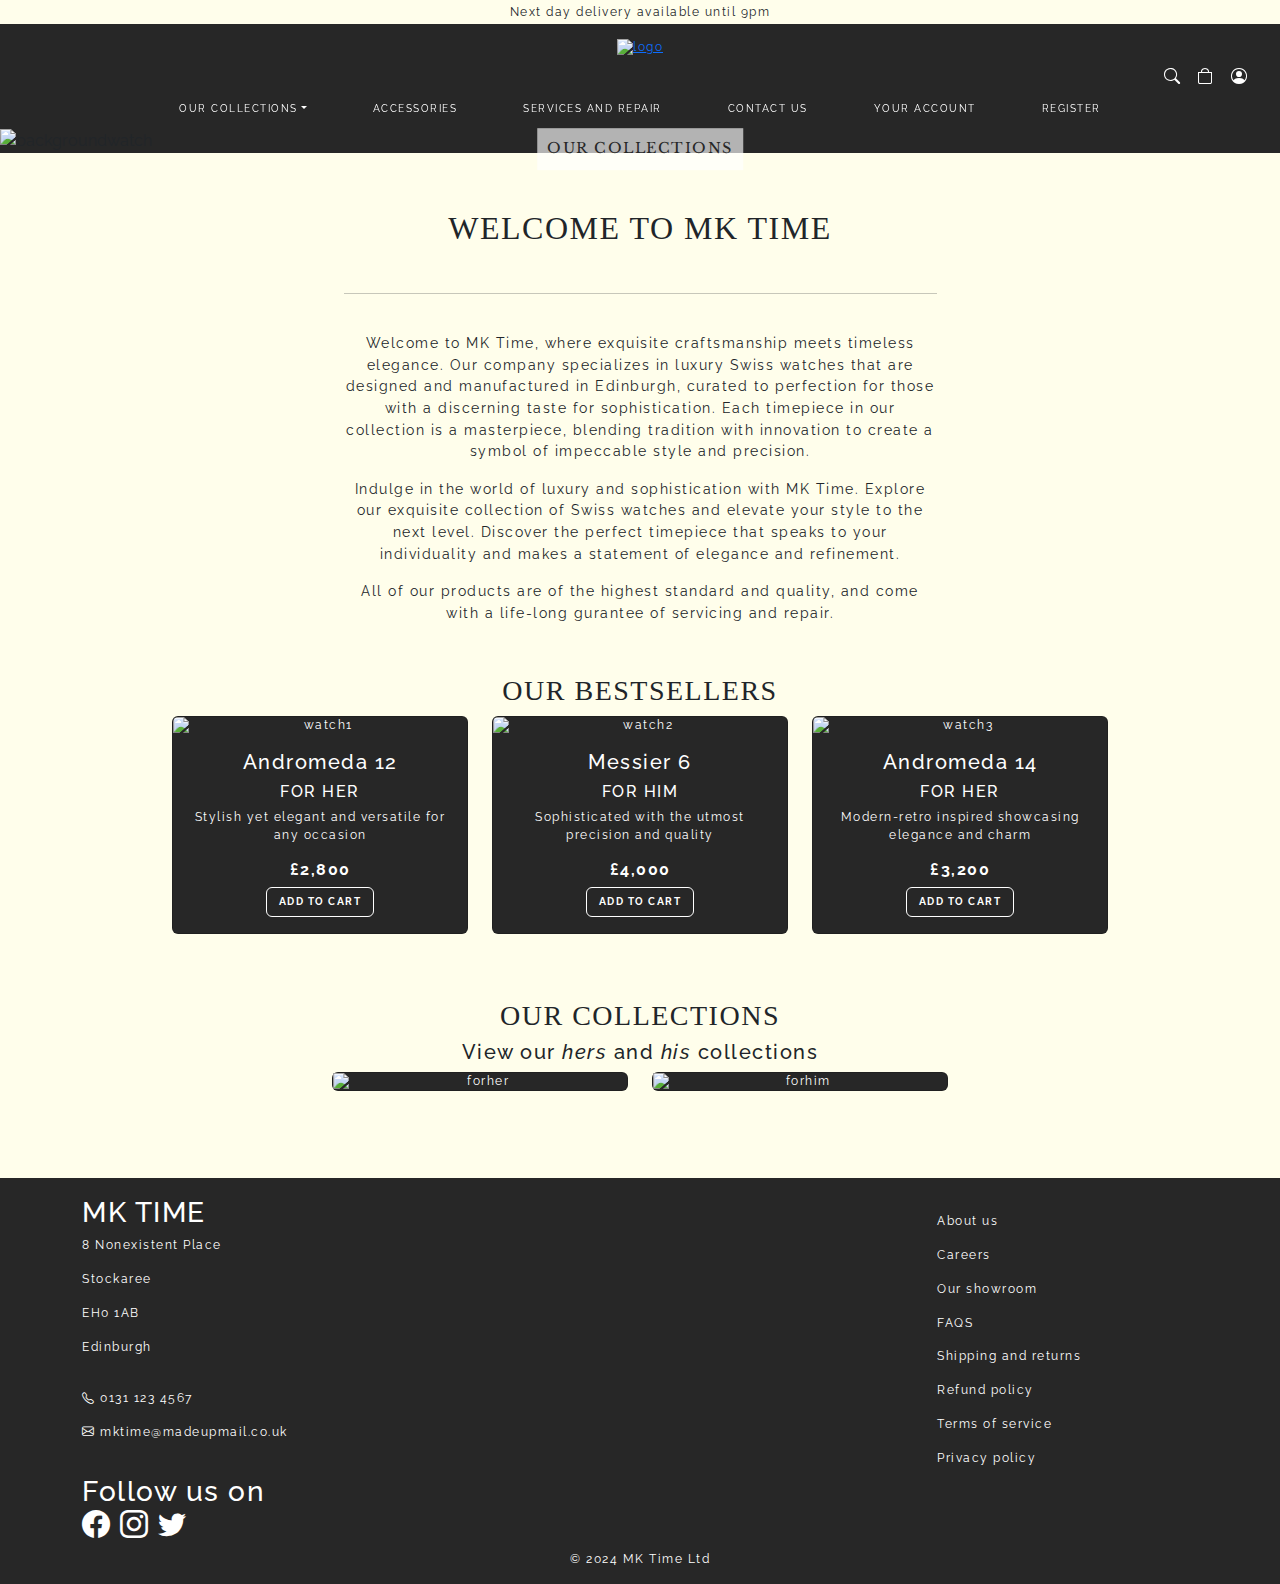
==== commit a7498af0: "Update index.html" ====
--- a/index.html
+++ b/index.html
@@ -158,7 +158,7 @@
           <div class="card-body">
             <h5 class="card-title">Andromeda 14</h5>
             <h6>FOR HER</h6>
-            <p class="card-text">Modern-retro inspired with elegance and charm</p><br>
+            <p class="card-text">Modern-retro inspired showcasing elegance and charm</p>
             <h6><b>&pound;3,200</b></h6>
             <a href="#" class="btn" id="btn"><b>ADD TO CART</b></a>
           </div>
